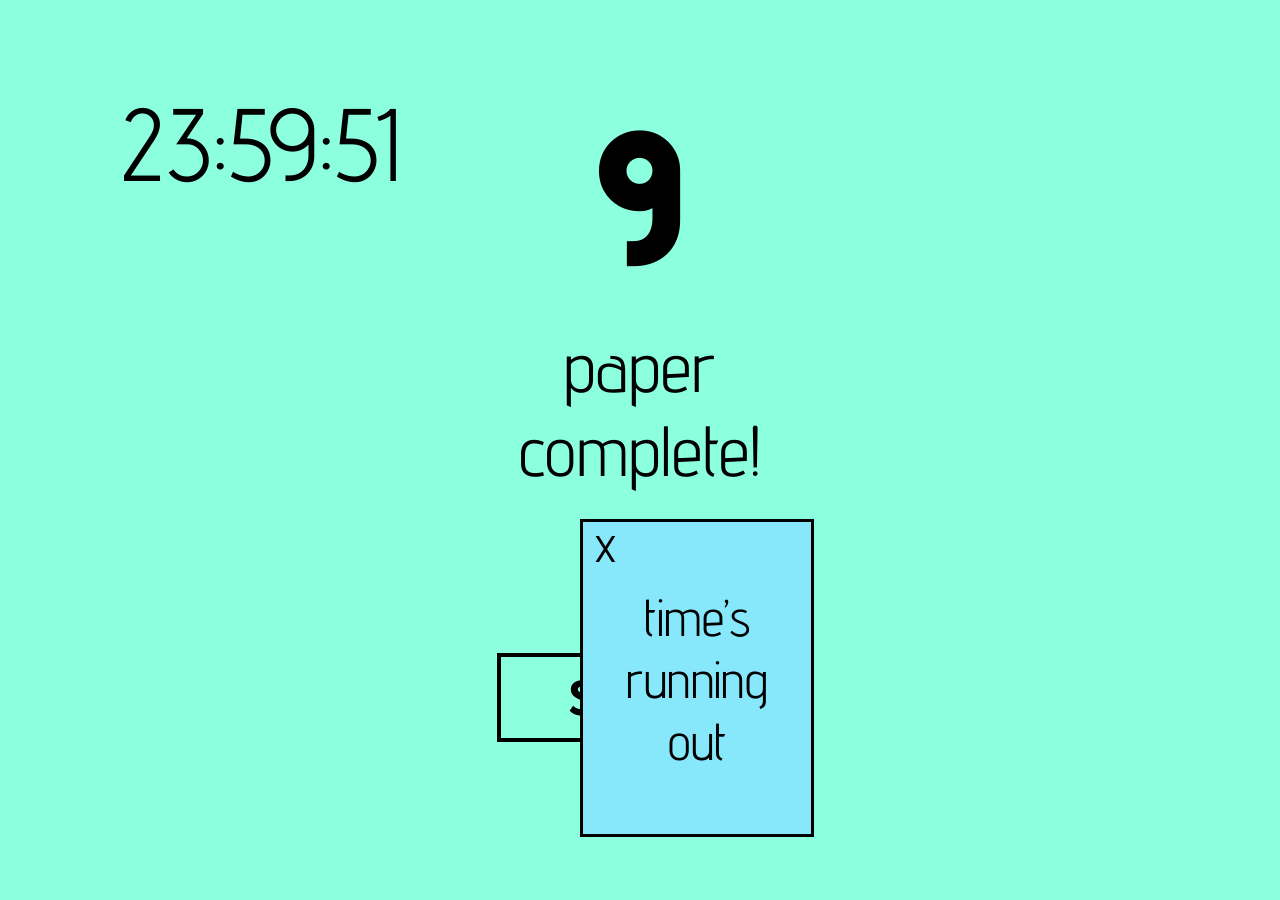
==== game.html @ c7201b12 "Add game page: popping tabs, countdown, clocks, sound and melt ending Co-Authored-By: Claude Opus 5." ====
<!DOCTYPE html>
<html lang="en">
<head>
  <meta charset="UTF-8">
  <meta name="viewport" content="width=device-width, initial-scale=1.0">
  <title>overwhelming interaction</title>

  <!-- הפונט Advent Pro מ-Google Fonts (כמו בפיגמה) -->
  <link rel="preconnect" href="https://fonts.googleapis.com">
  <link rel="preconnect" href="https://fonts.gstatic.com" crossorigin>
  <link href="https://fonts.googleapis.com/css2?family=Advent+Pro:wght@400;800&display=swap" rel="stylesheet">

  <link rel="stylesheet" href="styles.css">
</head>
<body>

  <!-- הכפתור, השעון והמשפט -->
  <button class="submit-button" type="button">SUBMIT</button>
  <p class="timer timer-game regular-weight">23:59:50</p>
  <h1 class="message">paper<br>complete!</h1>

  <!-- המספר הגדול שסופר לאחור -->
  <p class="countdown">10</p>

  <script>
    // ---------- הגדרות המשחק (אפשר לשנות את המספרים) ----------
    const TABS_AT_START = 1;          // כמה טאבים קופצים מעל SUBMIT כשהמשחק מתחיל
    const RANDOM_TAB_MIN_WAIT = 600;  // זמן מינימלי בין טאבים אקראיים (מילישניות)
    const RANDOM_TAB_MAX_WAIT = 2000; // זמן מקסימלי בין טאבים אקראיים (מילישניות)
    const TABS_AFTER_CLOSE_MIN = 1;   // כמה טאבים חדשים קופצים כשסוגרים טאב (מינימום)
    const TABS_AFTER_CLOSE_MAX = 2;   // ...ומקסימום
    const FILL_SPEED = 40;            // בסוף: כל כמה מילישניות קופץ טאב חדש עד שהמסך מתמלא
    const PAUSE_BEFORE_MELT = 500;    // כמה זמן המסך נשאר מלא לפני שהטאבים נמסים
    const MELT_MAX_DELAY = 800;       // טאבים מתחילים להימס בזמנים שונים, עד ההשהיה הזו
    const MELT_MIN_DURATION = 1200;   // כמה זמן לוקח לטאב להימס (מינימום)
    const MELT_MAX_DURATION = 2000;   // ...ומקסימום

    let gameIsOver = false;           // הופך ל-true כשהספירה מגיעה ל-0
    let popTimer;                     // הטיימר של הטאבים האקראיים (כדי שנוכל לעצור אותו)

    // חמשת סוגי הטאבים מפיגמה: הצבע (שם המחלקה ב-CSS) והטקסט
    const TAB_TYPES = [
      { color: "pink",   text: "close me" },
      { color: "blue",   text: "time’s running out" },
      { color: "yellow", text: "not cutting it" },
      { color: "orange", text: "HURRY" },
      { color: "green",  text: "i’m just a distraction" }
    ];

    // מספר אקראי שלם בין min ל-max
    function randomNumber(min, max) {
      return Math.floor(min + Math.random() * (max - min + 1));
    }

    // יוצר טאב אקראי ומוסיף אותו לעמוד (בהתחלה במקום 0,0)
    function createTab() {
      const type = TAB_TYPES[randomNumber(0, TAB_TYPES.length - 1)];

      const tab = document.createElement("div");
      tab.className = "tab tab-" + type.color;
      tab.innerHTML =
        '<button class="tab-close" type="button">x</button>' +
        '<p class="tab-text">' + type.text + "</p>";

      // לחיצה על ה-x סוגרת את הטאב, ואז קופצים טאבים חדשים
      tab.querySelector(".tab-close").addEventListener("click", function () {
        if (gameIsOver) return;  // אחרי שהזמן נגמר אי אפשר לסגור טאבים
        tab.remove();
        keepSubmitCovered();     // אם SUBMIT נחשף, טאב חדש מכסה אותו מיד
        const newTabsCount = randomNumber(TABS_AFTER_CLOSE_MIN, TABS_AFTER_CLOSE_MAX);
        for (let i = 0; i < newTabsCount; i++) {
          setTimeout(showTabAnywhere, randomNumber(200, 800));
        }
      });

      document.body.appendChild(tab);  // טאב חדש תמיד מופיע מעל הקודמים
      return tab;
    }

    // מציב את הטאב במיקום, אבל דואג שלא יצא מגבולות המסך
    function placeTab(tab, left, top) {
      const maxLeft = window.innerWidth - tab.offsetWidth;
      const maxTop = window.innerHeight - tab.offsetHeight;
      tab.style.left = Math.max(0, Math.min(left, maxLeft)) + "px";
      tab.style.top = Math.max(0, Math.min(top, maxTop)) + "px";
    }

    // טאב במקום אקראי בכל המסך
    function showTabAnywhere() {
      const tab = createTab();
      placeTab(
        tab,
        randomNumber(0, window.innerWidth - tab.offsetWidth),
        randomNumber(0, window.innerHeight - tab.offsetHeight)
      );
    }

    // טאב שמכסה את כפתור SUBMIT (קצת זז לכל כיוון)
    function showTabOverSubmit() {
      const button = document.querySelector(".submit-button").getBoundingClientRect();
      const buttonCenterX = button.left + button.width / 2;
      const buttonCenterY = button.top + button.height / 2;

      const tab = createTab();
      placeTab(
        tab,
        buttonCenterX - tab.offsetWidth / 2 + randomNumber(-80, 80),
        buttonCenterY - tab.offsetHeight / 2 + randomNumber(-60, 60)
      );
    }

    // דואג שתמיד יהיה טאב שמכסה לפחות חלק מכפתור SUBMIT
    function keepSubmitCovered() {
      const button = document.querySelector(".submit-button").getBoundingClientRect();
      const tabs = document.querySelectorAll(".tab");

      for (const tab of tabs) {
        const tabBox = tab.getBoundingClientRect();
        const overlaps =
          tabBox.left < button.right && tabBox.right > button.left &&
          tabBox.top < button.bottom && tabBox.bottom > button.top;
        if (overlaps) return;  // יש טאב שמכסה, אין מה לעשות
      }

      showTabOverSubmit();  // אף טאב לא מכסה, אז מוסיפים אחד
    }

    // טאבים שקופצים לבד, בהפרשי זמן אקראיים
    function keepPoppingTabs() {
      showTabAnywhere();
      popTimer = setTimeout(keepPoppingTabs, randomNumber(RANDOM_TAB_MIN_WAIT, RANDOM_TAB_MAX_WAIT));
    }

    // ---------- סוף המשחק ----------

    // מחפש נקודה במסך שעוד לא מכוסה בטאב (בודק רשת של נקודות)
    function findUncoveredPoint() {
      const step = 25;
      const uncoveredPoints = [];
      for (let x = 1; x < window.innerWidth + step; x += step) {
        for (let y = 1; y < window.innerHeight + step; y += step) {
          const pointX = Math.min(x, window.innerWidth - 1);
          const pointY = Math.min(y, window.innerHeight - 1);
          const element = document.elementFromPoint(pointX, pointY);
          if (!element || !element.closest(".tab")) {
            uncoveredPoints.push({ x: pointX, y: pointY });
          }
        }
      }
      if (uncoveredPoints.length === 0) return null;  // הכול מכוסה
      return uncoveredPoints[randomNumber(0, uncoveredPoints.length - 1)];
    }

    // ממלא את המסך בטאבים מהר, כל פעם במקום שעוד לא מכוסה
    function fillScreen() {
      const point = findUncoveredPoint();
      if (point === null) {
        setTimeout(meltTabs, PAUSE_BEFORE_MELT);
        return;
      }
      const tab = createTab();
      placeTab(
        tab,
        point.x - tab.offsetWidth / 2 + randomNumber(-60, 60),
        point.y - tab.offsetHeight / 2 + randomNumber(-60, 60)
      );
      setTimeout(fillScreen, FILL_SPEED);
    }

    // כל הטאבים נמסים ונופלים, ואז חוזרים לעמוד הפתיחה
    function meltTabs() {
      let longestMelt = 0;
      document.querySelectorAll(".tab").forEach(function (tab) {
        const delay = randomNumber(0, MELT_MAX_DELAY);
        const duration = randomNumber(MELT_MIN_DURATION, MELT_MAX_DURATION);
        tab.style.animationDelay = delay + "ms";
        tab.style.animationDuration = duration + "ms";
        tab.classList.add("melting");
        longestMelt = Math.max(longestMelt, delay + duration);
      });
      setTimeout(function () {
        window.location.href = "index.html";
      }, longestMelt);
    }

    function endGame() {
      gameIsOver = true;
      clearTimeout(popTimer);  // עוצרים את הטאבים האקראיים הרגילים
      fillScreen();
    }

    // ---------- צליל הטיימר ----------
    // הצליל נוצר בקוד (בלי קובץ שמע): ביפים של טיימר
    const audio = new AudioContext();

    // דפדפנים מרשים להשמיע צליל רק אחרי שהשחקן לחץ על משהו בעמוד
    document.addEventListener("click", function () {
      audio.resume();
    });

    // צליל אחד: גובה ההתחלה, גובה הסוף, צורת הגל, עוצמה ואורך (בשניות)
    function playSound(startPitch, endPitch, waveType, volume, length) {
      const now = audio.currentTime;
      const sound = audio.createOscillator();
      const soundVolume = audio.createGain();

      sound.type = waveType;
      sound.frequency.setValueAtTime(startPitch, now);
      sound.frequency.exponentialRampToValueAtTime(endPitch, now + length);
      soundVolume.gain.setValueAtTime(volume, now);
      soundVolume.gain.setValueAtTime(volume, now + length - 0.03);
      soundVolume.gain.linearRampToValueAtTime(0, now + length);  // נעצר בבת אחת בסוף

      sound.connect(soundVolume);
      soundVolume.connect(audio.destination);
      sound.start(now);
      sound.stop(now + length);
    }

    // הצליל שמתנגן כשהמספר מתחלף: "טיק" של שעון כל שנייה, ובאזר צורם ב-0
    // (כמו "10 seconds timer with buzzer effect sound")
    function playTimerSound(secondsLeft) {
      if (secondsLeft === 0) {
        // באזר: שני צלילים נמוכים וצורמים כמעט באותו גובה, ביחד
        playSound(140, 140, "sawtooth", 0.3, 1.5);
        playSound(147, 147, "sawtooth", 0.3, 1.5);
        return;
      }
      // טיק-טק: צליל קצרצר, שגובהו מתחלף כל שנייה
      const tickPitch = secondsLeft % 2 === 0 ? 1800 : 1400;
      playSound(tickPitch, tickPitch, "square", 0.25, 0.04);
    }

    // הופך מספר שניות מאז חצות לטקסט בצורה 23:59:50
    function formatTime(totalSeconds) {
      totalSeconds = totalSeconds % (24 * 60 * 60);  // אחרי 23:59:59 חוזרים ל-00:00:00
      const hours = Math.floor(totalSeconds / 3600);
      const minutes = Math.floor((totalSeconds % 3600) / 60);
      const seconds = totalSeconds % 60;
      return [hours, minutes, seconds]
        .map(function (number) { return String(number).padStart(2, "0"); })
        .join(":");
    }

    // ספירה לאחור: המספר באמצע יורד ב-1 כל שנייה, מ-10 עד 0,
    // והשעון משמאל מתקדם יחד איתו מ-23:59:50 עד חצות
    const countdown = document.querySelector(".countdown");
    const clock = document.querySelector(".timer");
    const clockStart = 23 * 3600 + 59 * 60 + 50;  // 23:59:50
    let secondsLeft = 10;

    const countdownTimer = setInterval(function () {
      secondsLeft = secondsLeft - 1;
      countdown.textContent = secondsLeft;
      clock.textContent = formatTime(clockStart + (10 - secondsLeft));
      playTimerSound(secondsLeft);
      if (secondsLeft === 0) {
        clearInterval(countdownTimer);  // עוצרים ב-0
        endGame();
      }
    }, 1000);

    // ---------- תחילת המשחק ----------
    for (let i = 0; i < TABS_AT_START; i++) {
      showTabOverSubmit();
    }
    popTimer = setTimeout(keepPoppingTabs, randomNumber(RANDOM_TAB_MIN_WAIT, RANDOM_TAB_MAX_WAIT));

    // לחיצה על המקש R מחזירה לעמוד הפתיחה (עובד גם כשהמקלדת בעברית)
    document.addEventListener("keydown", function (event) {
      if (event.code === "KeyR") {
        window.location.href = "index.html";
      }
    });
  </script>

</body>
</html>
---- styles.css ----
/* ===================================================
   משתנים: כל הערכים מגיעים מפיגמה (פריים "Opening", 1512×982)
   =================================================== */
:root {
  /* צבעים */
  --color-background: #8cffdf;
  --color-text: #000000;

  /* פונטים */
  --font-main: "Advent Pro", sans-serif;
  --font-weight-regular: 400;
  --font-weight-extrabold: 800;

  /* גדלי טקסט */
  --font-size-timer: 103px;
  --font-size-message: 71px;
  --font-size-button: 49px;

  /* ריווחים ומיקומים */
  --timer-top: 82px;          /* המרחק של השעון מראש המסך */
  --timer-width: 599px;       /* רוחב האזור שבו השעון ממורכז */
  --message-top: 36%;         /* 354 מתוך 982 בגובה הפריים */
  --button-top: 72.5%;        /* 712 מתוך 982 בגובה הפריים */

  /* הכפתור */
  --button-width: 286px;
  --button-height: 89px;
  --button-border-width: 4px;

  /* ---- עמוד המשחק (פריים "start") ---- */

  --font-size-countdown: 191px;  /* בפיגמה 188px, הוגדל ב-3 לבקשתי */
  --timer-left-game: 121px;    /* בעמוד המשחק השעון מתחיל 121px מהשמאל */
  --timer-width-game: 491px;

  /* ---- הטאבים (פריימים "pink", "blue", "yellow", "orange", "green") ---- */

  /* צבעי הטאבים */
  --color-tab-pink: #f5a4b9;
  --color-tab-blue: #87e8fb;
  --color-tab-yellow: #ece24d;
  --color-tab-orange: #feb23a;
  --color-tab-green: #aaea01;

  --tab-border-width: 3px;
  --font-size-tab: 52px;

  /* כפתור ה-x בפינה (בפיגמה: 6.6px משמאל, 1.5px מלמעלה, פחות 3px של המסגרת) */
  --tab-close-left: 4px;
  --tab-close-top: -1.5px;
  --tab-close-width: 37px;
  --tab-close-height: 53px;

  /* גודל כל טאב */
  --tab-pink-width: 234px;
  --tab-pink-height: 234px;
  --tab-blue-width: 234px;
  --tab-blue-height: 318px;
  --tab-yellow-width: 321px;
  --tab-yellow-height: 318px;
  --tab-orange-width: 303px;
  --tab-orange-height: 318px;
  --tab-green-width: 344px;
  --tab-green-height: 219px;

  /* מיקום הטקסט בתוך כל טאב (מרחק מהצדדים ומהתחתית, כמו בפיגמה) */
  --tab-pink-text-left: 13.56%;
  --tab-pink-text-right: 13.56%;
  --tab-pink-text-bottom: 22.85%;
  --tab-blue-text-left: 13.56%;
  --tab-blue-text-right: 13.56%;
  --tab-blue-text-bottom: 19.72%;
  --tab-yellow-text-left: 22.25%;
  --tab-yellow-text-right: 22.48%;
  --tab-yellow-text-bottom: 27.84%;
  --tab-orange-text-left: 21.9%;
  --tab-orange-text-right: 21.9%;
  --tab-orange-text-bottom: 42.46%;
  --tab-green-text-left: 7.28%;
  --tab-green-text-right: 8.57%;
  --tab-green-text-bottom: 21.89%;
}

/* ===================================================
   בסיס: עמוד במסך אחד, בלי גלילה
   =================================================== */
* {
  box-sizing: border-box;
  margin: 0;
  padding: 0;
}

body {
  height: 100vh;
  overflow: hidden;
  position: relative;
  background-color: var(--color-background);
  color: var(--color-text);
  font-family: var(--font-main);
}

/* ===================================================
   השעון בפינה השמאלית העליונה
   =================================================== */
.timer {
  position: absolute;
  top: var(--timer-top);
  left: 0;
  width: var(--timer-width);
  text-align: center;
  font-size: var(--font-size-timer);
  font-weight: var(--font-weight-extrabold);
}

/* ===================================================
   המשפט במרכז המסך
   =================================================== */
.message {
  position: absolute;
  top: var(--message-top);
  left: 50%;
  transform: translateX(-50%);
  text-align: center;
  font-size: var(--font-size-message);
  font-weight: var(--font-weight-regular);
  line-height: normal;
}

/* ===================================================
   כפתור SUBMIT
   =================================================== */
.submit-button {
  position: absolute;
  top: var(--button-top);
  left: 50%;
  transform: translateX(-50%);
  width: var(--button-width);
  height: var(--button-height);
  border: var(--button-border-width) solid var(--color-text);
  background: transparent;
  color: var(--color-text);
  font-family: var(--font-main);
  font-size: var(--font-size-button);
  font-weight: var(--font-weight-extrabold);
  cursor: pointer;
}

/* ===================================================
   עמוד המשחק (game.html)
   =================================================== */

/* בעמוד המשחק השעון והכפתור בפונט רגיל ולא מודגש */
.regular-weight {
  font-weight: var(--font-weight-regular);
}

/* בעמוד המשחק השעון זז ימינה ומיושר לשמאל */
.timer-game {
  left: var(--timer-left-game);
  width: var(--timer-width-game);
  text-align: left;
}

/* המספר הגדול שסופר לאחור, באמצע למעלה */
.countdown {
  position: absolute;
  top: var(--timer-top);
  left: 50%;
  transform: translateX(-50%);
  font-size: var(--font-size-countdown);
  font-weight: var(--font-weight-extrabold);
  line-height: normal;
  z-index: 1;            /* תמיד מעל הטאבים */
  pointer-events: none;  /* אפשר ללחוץ "דרכו" על x של טאב שמתחתיו */
}

/* טאב: מלבן צבעוני עם מסגרת שחורה, שקופץ במקום אקראי במסך */
.tab {
  position: absolute;
  border: var(--tab-border-width) solid var(--color-text);
}

/* כפתור ה-x לסגירת הטאב */
.tab-close {
  position: absolute;
  left: var(--tab-close-left);
  top: var(--tab-close-top);
  width: var(--tab-close-width);
  height: var(--tab-close-height);
  display: flex;
  align-items: flex-end;      /* ה-x יושב בתחתית האזור שלו, כמו בפיגמה */
  justify-content: center;
  border: none;
  background: transparent;
  color: var(--color-text);
  font-family: var(--font-main);
  font-size: var(--font-size-tab);
  font-weight: var(--font-weight-regular);
  line-height: normal;
  cursor: pointer;
}

/* הטקסט בתוך הטאב, צמוד לתחתית האזור שלו */
.tab-text {
  position: absolute;
  text-align: center;
  font-size: var(--font-size-tab);
  font-weight: var(--font-weight-regular);
  line-height: normal;
}

/* טאב pink */
.tab-pink {
  width: var(--tab-pink-width);
  height: var(--tab-pink-height);
  background-color: var(--color-tab-pink);
}
.tab-pink .tab-text {
  left: var(--tab-pink-text-left);
  right: var(--tab-pink-text-right);
  bottom: var(--tab-pink-text-bottom);
}

/* טאב blue */
.tab-blue {
  width: var(--tab-blue-width);
  height: var(--tab-blue-height);
  background-color: var(--color-tab-blue);
}
.tab-blue .tab-text {
  left: var(--tab-blue-text-left);
  right: var(--tab-blue-text-right);
  bottom: var(--tab-blue-text-bottom);
}

/* טאב yellow */
.tab-yellow {
  width: var(--tab-yellow-width);
  height: var(--tab-yellow-height);
  background-color: var(--color-tab-yellow);
}
.tab-yellow .tab-text {
  left: var(--tab-yellow-text-left);
  right: var(--tab-yellow-text-right);
  bottom: var(--tab-yellow-text-bottom);
}

/* טאב orange */
.tab-orange {
  width: var(--tab-orange-width);
  height: var(--tab-orange-height);
  background-color: var(--color-tab-orange);
}
.tab-orange .tab-text {
  left: var(--tab-orange-text-left);
  right: var(--tab-orange-text-right);
  bottom: var(--tab-orange-text-bottom);
}

/* טאב green */
.tab-green {
  width: var(--tab-green-width);
  height: var(--tab-green-height);
  background-color: var(--color-tab-green);
}
.tab-green .tab-text {
  left: var(--tab-green-text-left);
  right: var(--tab-green-text-right);
  bottom: var(--tab-green-text-bottom);
}

/* ===================================================
   סוף המשחק: הטאבים נמסים
   =================================================== */

/* הטאב נמתח למטה ונופל מהמסך (הזמנים נקבעים ב-JavaScript) */
.tab.melting {
  transform-origin: top center;
  animation-name: melt;
  animation-timing-function: ease-in;
  animation-fill-mode: forwards;
}

@keyframes melt {
  0% {
    transform: translateY(0) scaleY(1);
  }
  40% {
    transform: translateY(5vh) scaleY(1.4);
  }
  100% {
    transform: translateY(110vh) scaleY(2.5);
  }
}
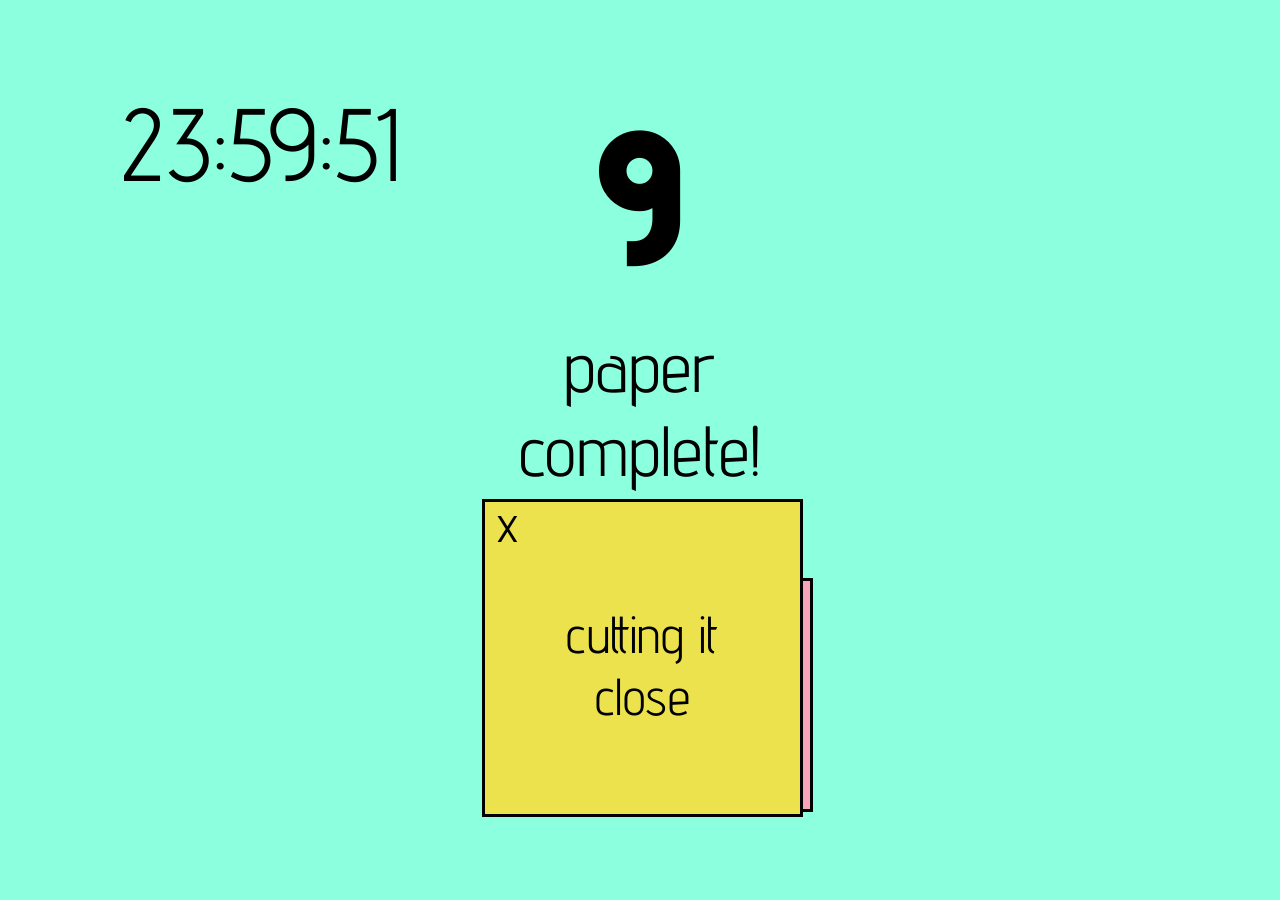
==== commit cd5ad855: "Change yellow tab text to "cutting it close" Co-Authored-By: Claude Opus 5.5 <noreply@anthropic.com>" ====
--- a/game.html
+++ b/game.html
@@ -42,7 +42,7 @@
     const TAB_TYPES = [
       { color: "pink",   text: "close me" },
       { color: "blue",   text: "time’s running out" },
-      { color: "yellow", text: "not cutting it" },
+      { color: "yellow", text: "cutting it close" },
       { color: "orange", text: "HURRY" },
       { color: "green",  text: "i’m just a distraction" }
     ];
--- a/styles.css
+++ b/styles.css
@@ -18,7 +18,8 @@
 
   /* ריווחים ומיקומים */
   --timer-top: 82px;          /* המרחק של השעון מראש המסך */
-  --timer-width: 599px;       /* רוחב האזור שבו השעון ממורכז */
+  --timer-left: 135px;        /* השעון מיושר לשמאל, כדי שרק הספרה שמשתנה תזוז.
+                                 135px = איפה ש-23:59:50 מתחיל בפיגמה */
   --message-top: 36%;         /* 354 מתוך 982 בגובה הפריים */
   --button-top: 72.5%;        /* 712 מתוך 982 בגובה הפריים */
 
@@ -105,9 +106,8 @@
 .timer {
   position: absolute;
   top: var(--timer-top);
-  left: 0;
-  width: var(--timer-width);
-  text-align: center;
+  left: var(--timer-left);
+  text-align: left;
   font-size: var(--font-size-timer);
   font-weight: var(--font-weight-extrabold);
 }
